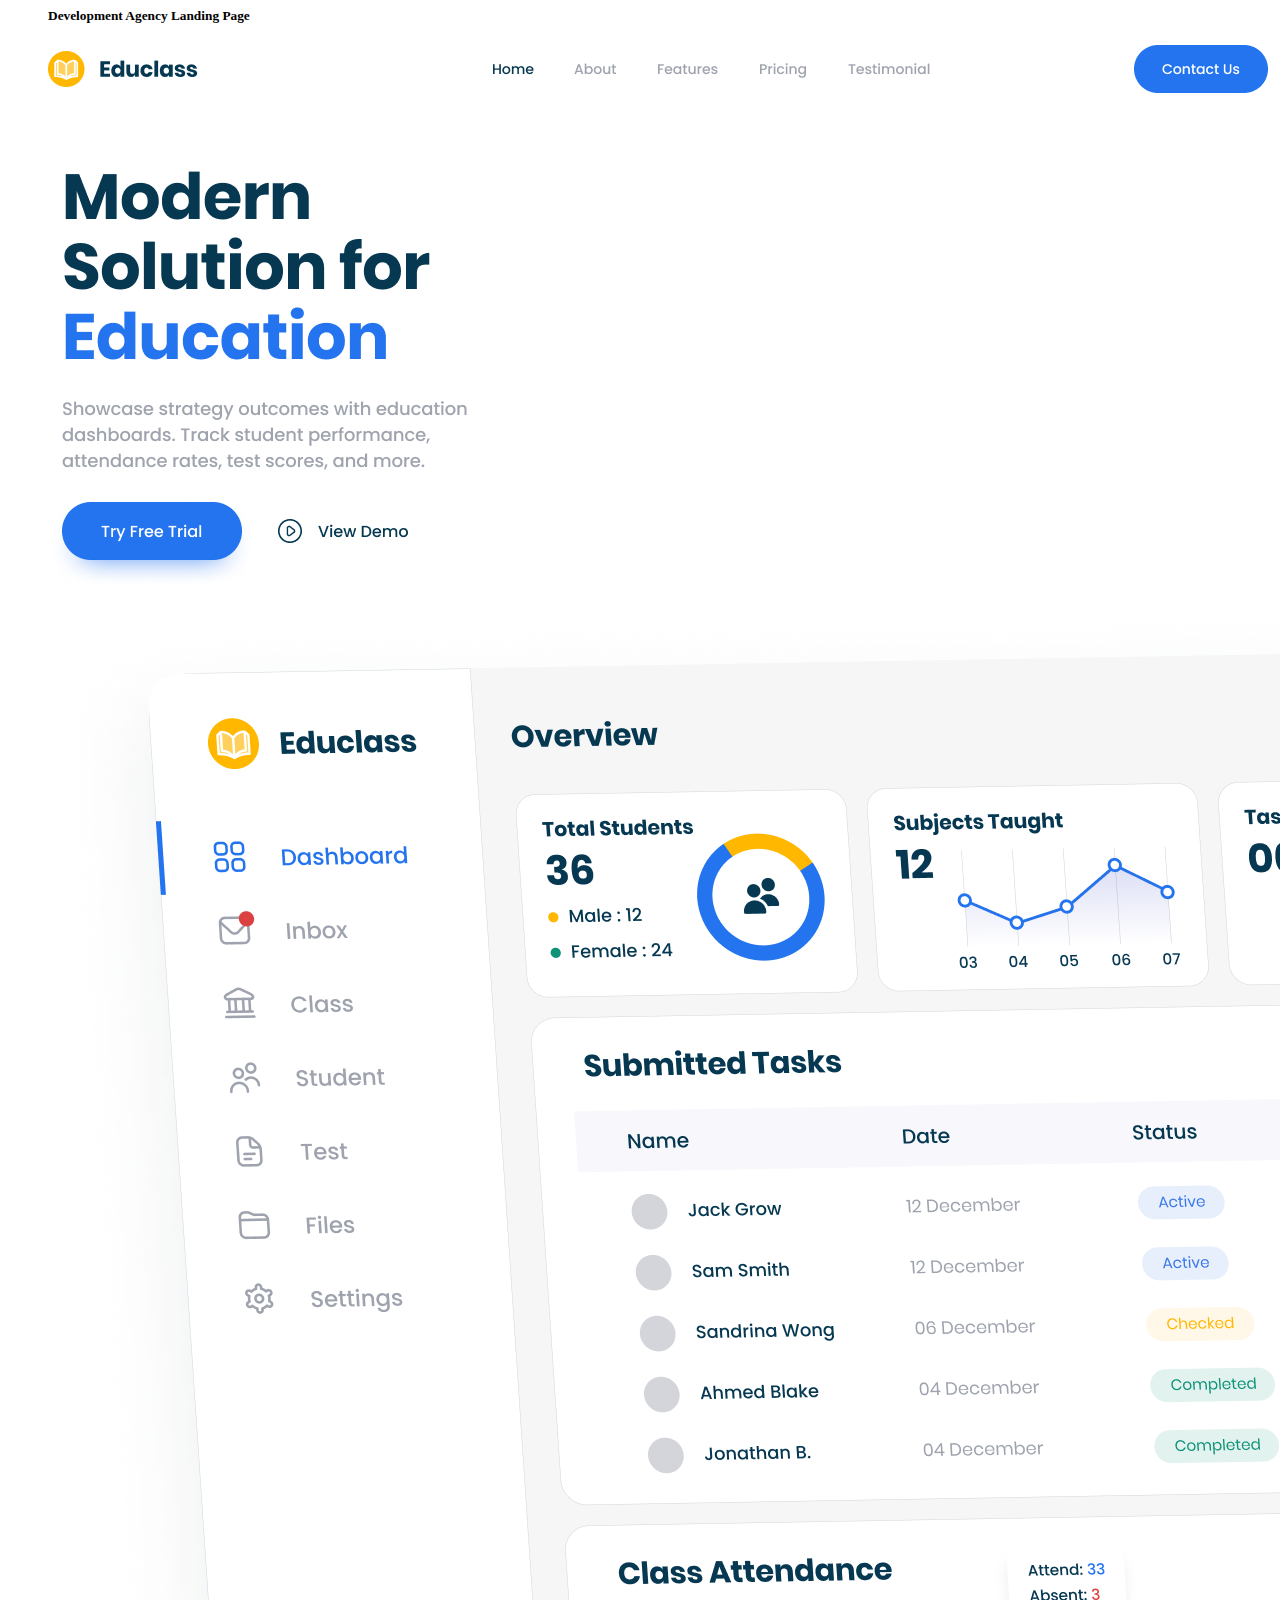
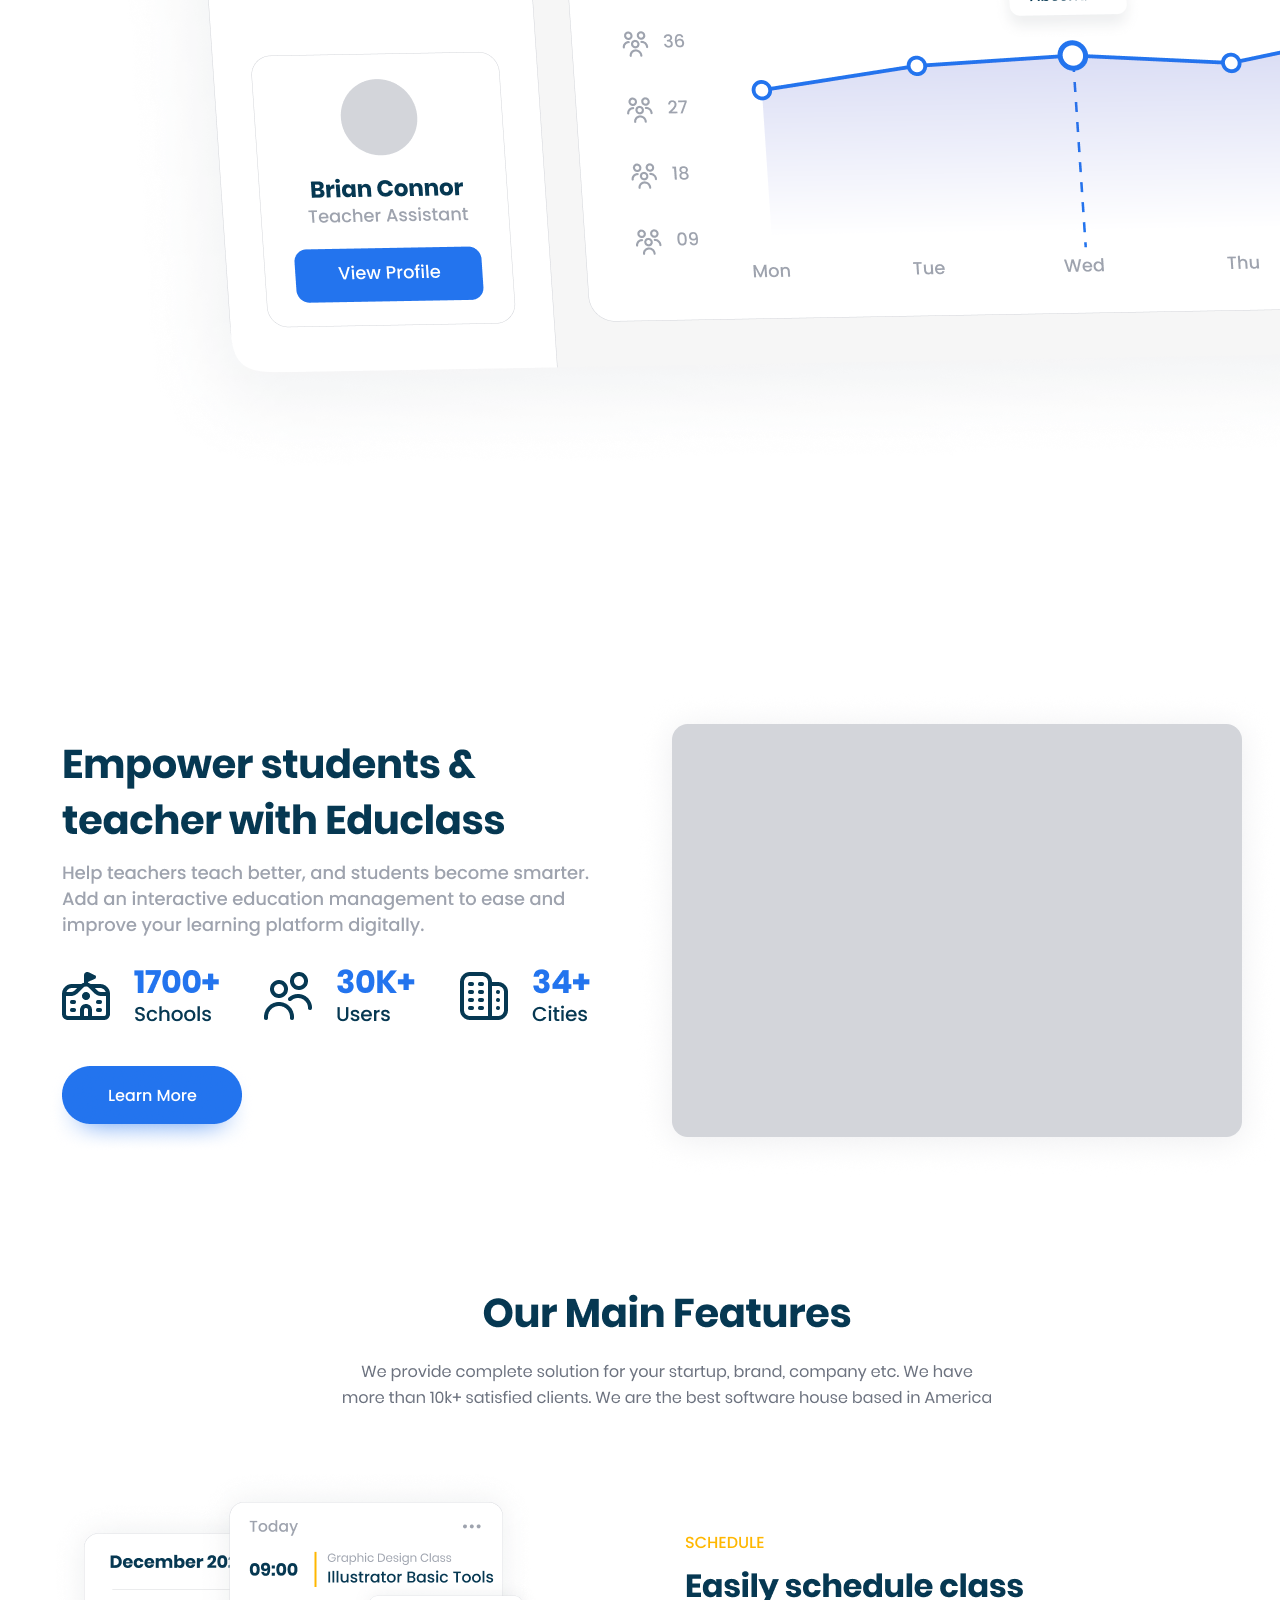
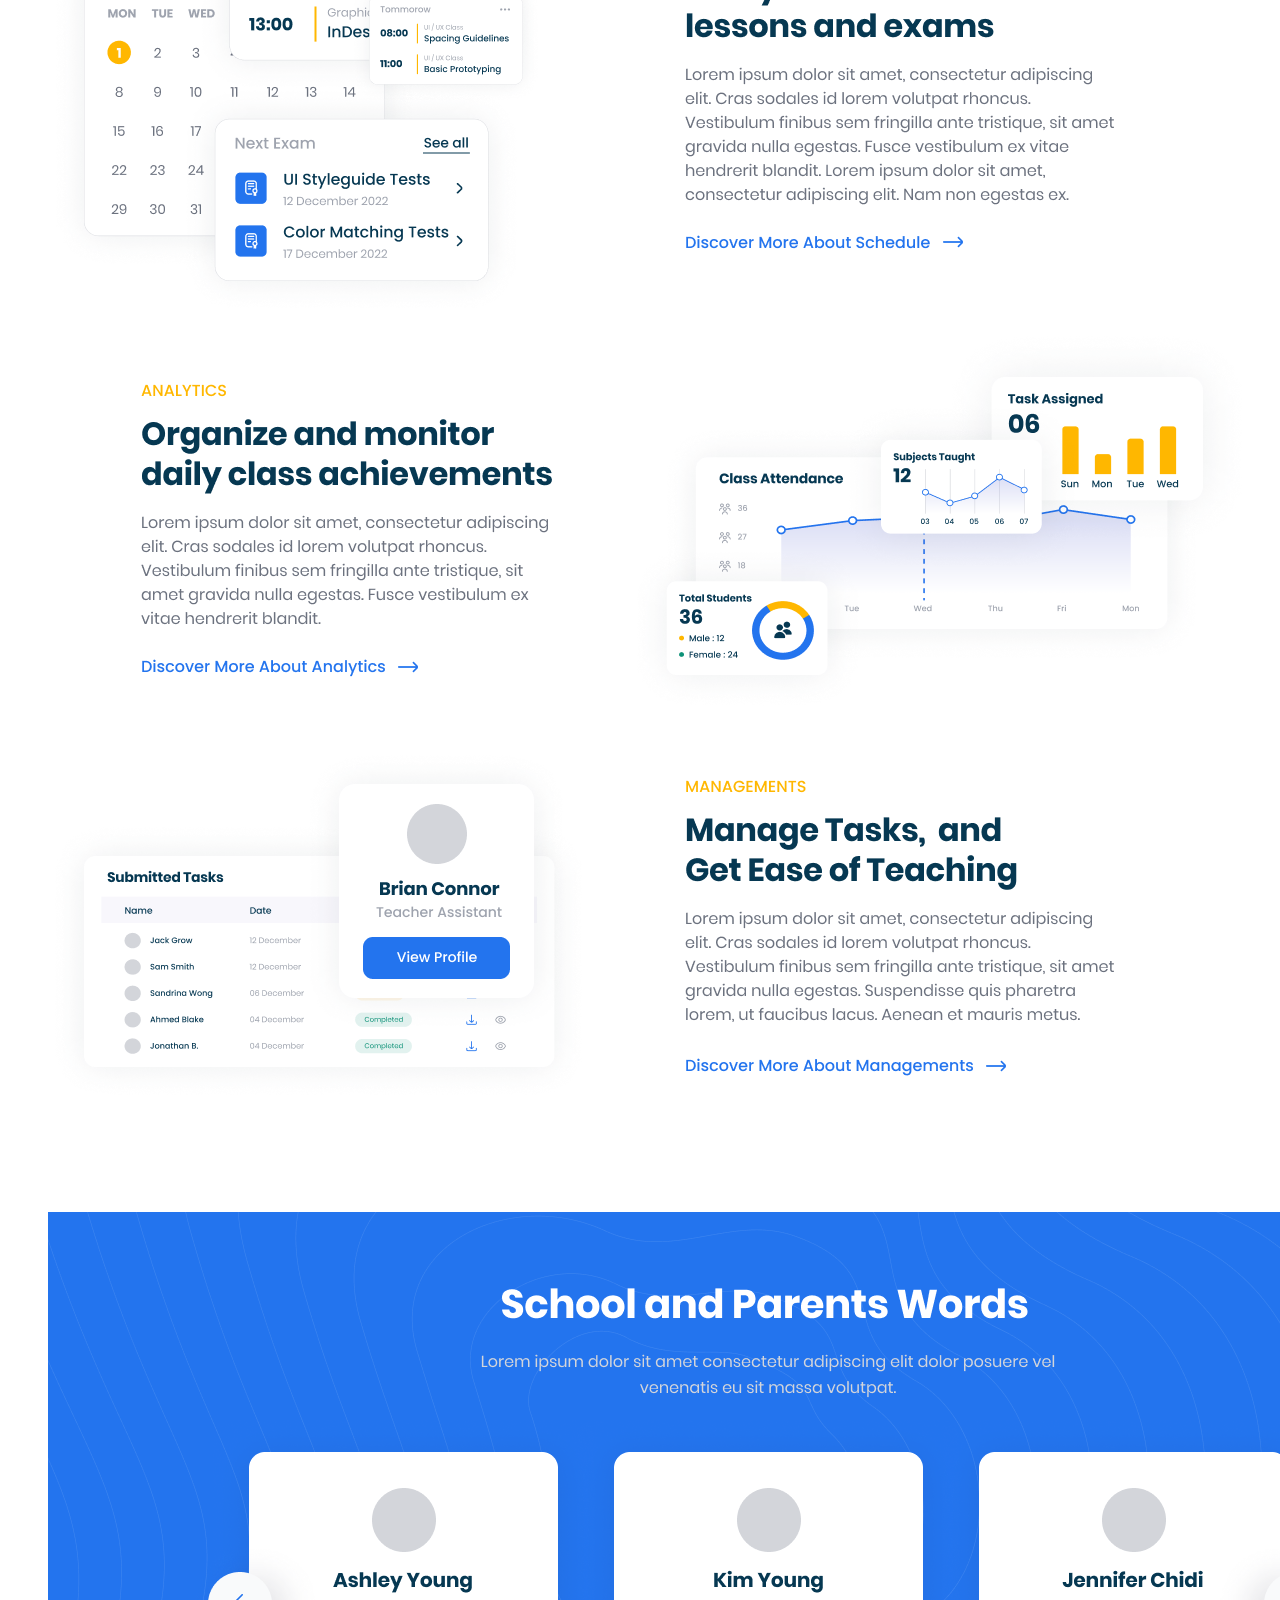
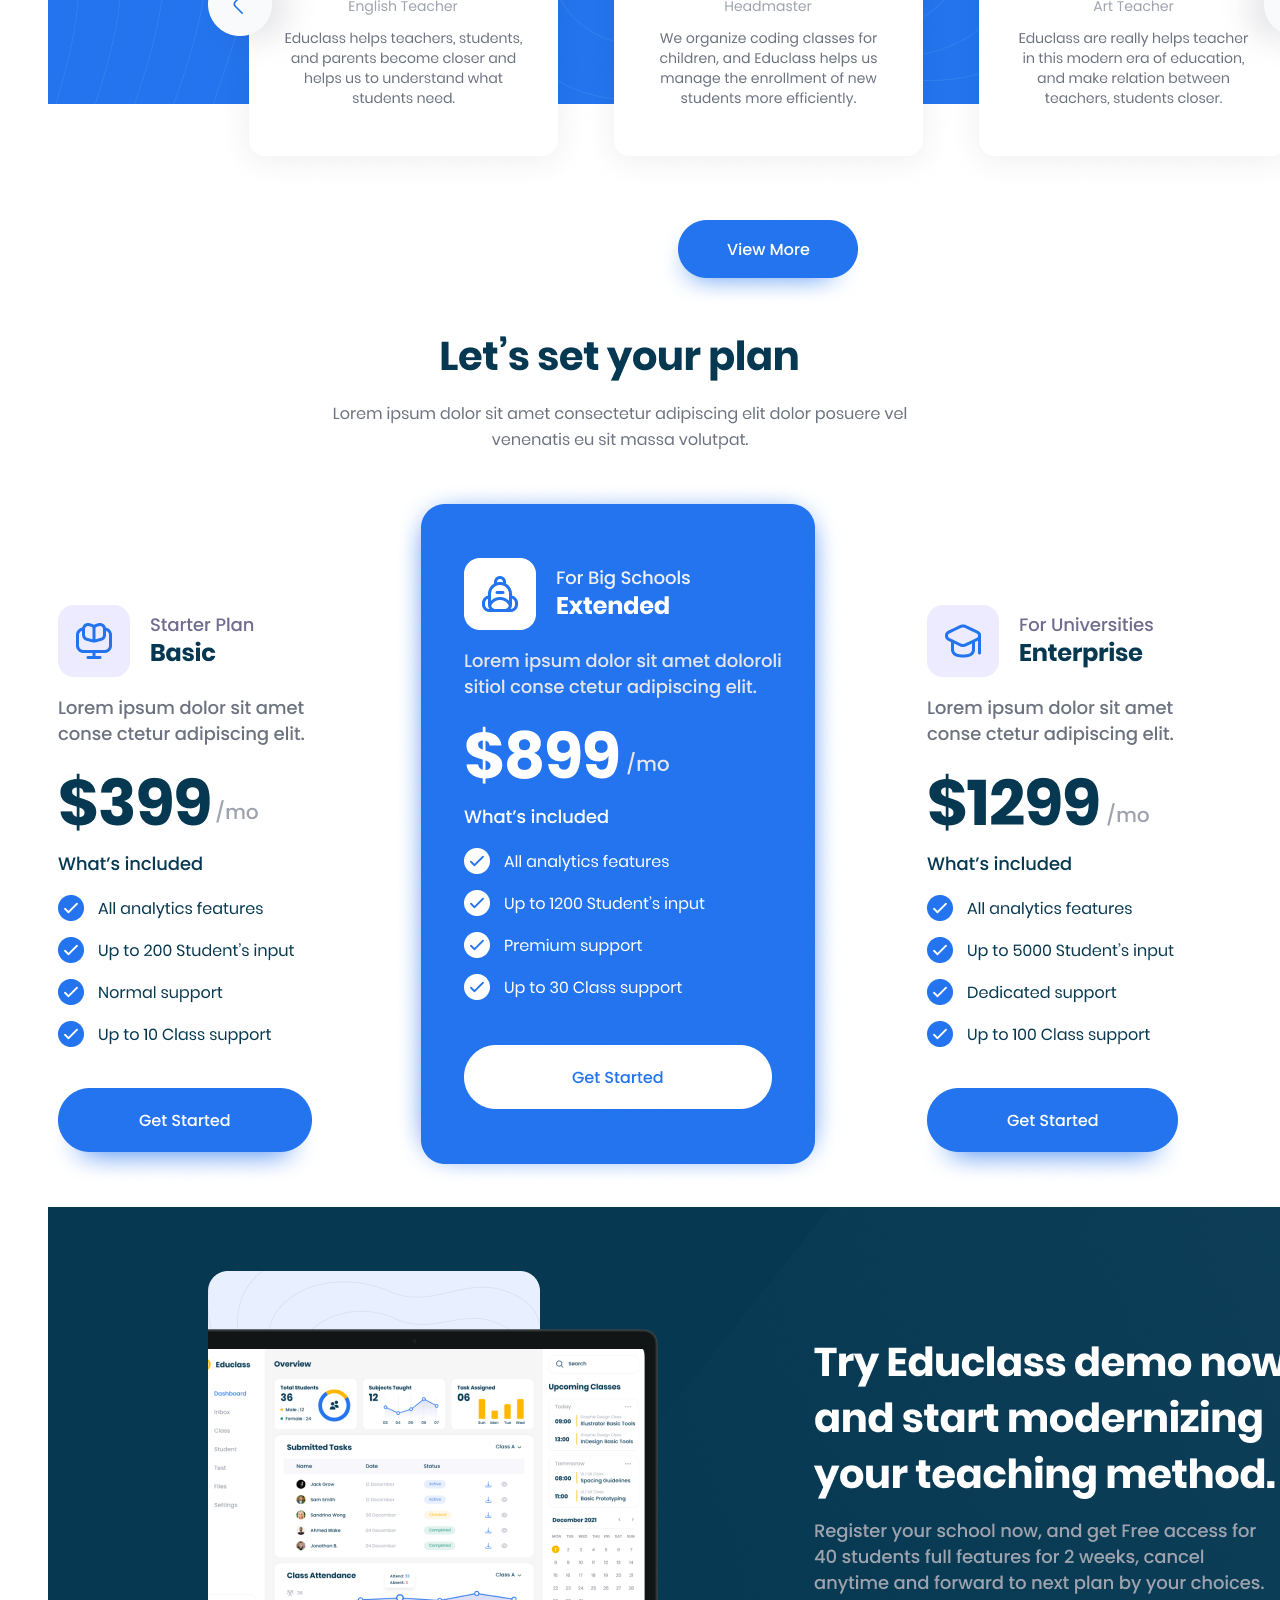
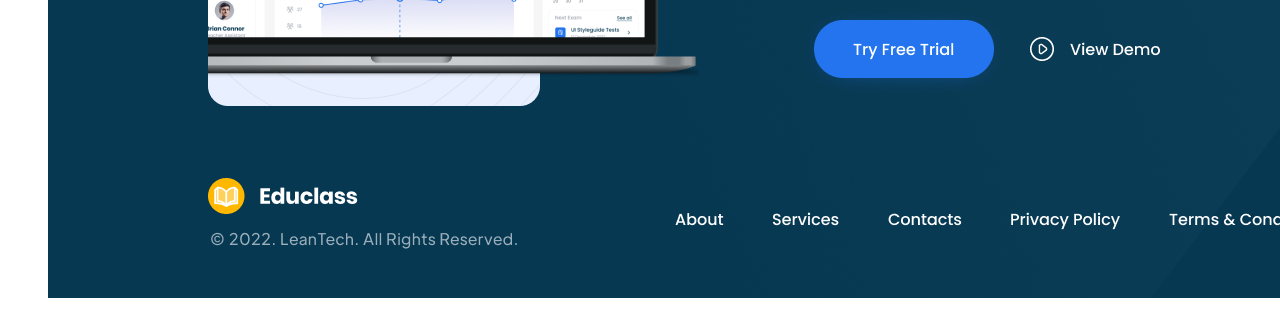
==== DevelopmentAgency.html @ 4bccb42d "<HTMLClass>" ====
<DOCTYPE>
    <html>
        <head>
            <meta name="Local-styles" content="">
            <title>Development Agency Landing Page</title>
            <link rel="stylesheet" href="HTMLClass/DevelopmentAgency.css">
            </head>
            <body>
                <div class="Main Content" >
                    <div class="Colors">
                    </div>
                    </div>
                    <ul>
                        <sub><b>Development Agency Landing Page</b></sub>
                    <h1><navBar><img src="images/Navigation Bar.png"></navBar>
                        <br />
                        <br />
                        <div class="Layout">
                                <div class="Overview">
                                    <div class="navBar">
                                        <p><img src="images/Heading.png"><img src="images/Dashboard.png"></p>
                            <br />
                            <br />
                            </div>
                            </div>
                            </div>
                        </h1>
                            <h2>
                                <br />
                                <br />
                                <p><img src="images/About Us (1).png">
                                    <br />
                                    <br />
                                    <br />
                                    <br />
                                    <br />
                                    <img src="images/Features.png">
                                </p>
                                </h2>
                                <h3>
                                <div class="Colors">
                                    <div class="Shadows">
                                        <br />
                                        <br />
                                        <br />
                                        </div>
                                        </div>
                                        <div class="nav">
                                            <div class="Testimonial" content="navigate">
                                            <p><img src="images/Testimonial.png">
                                                <br />
                                                <br />
                                                    <img src="images/Pricing.png">
                                                    <br />
                                                    <br />
                                                    <img src="images/CTA & Footer.png">
                                                </h3>
                                                </p>
                                            </div>
                                        </div>
                                    </h2>
                                </ul>
                            </body>
                            </html>
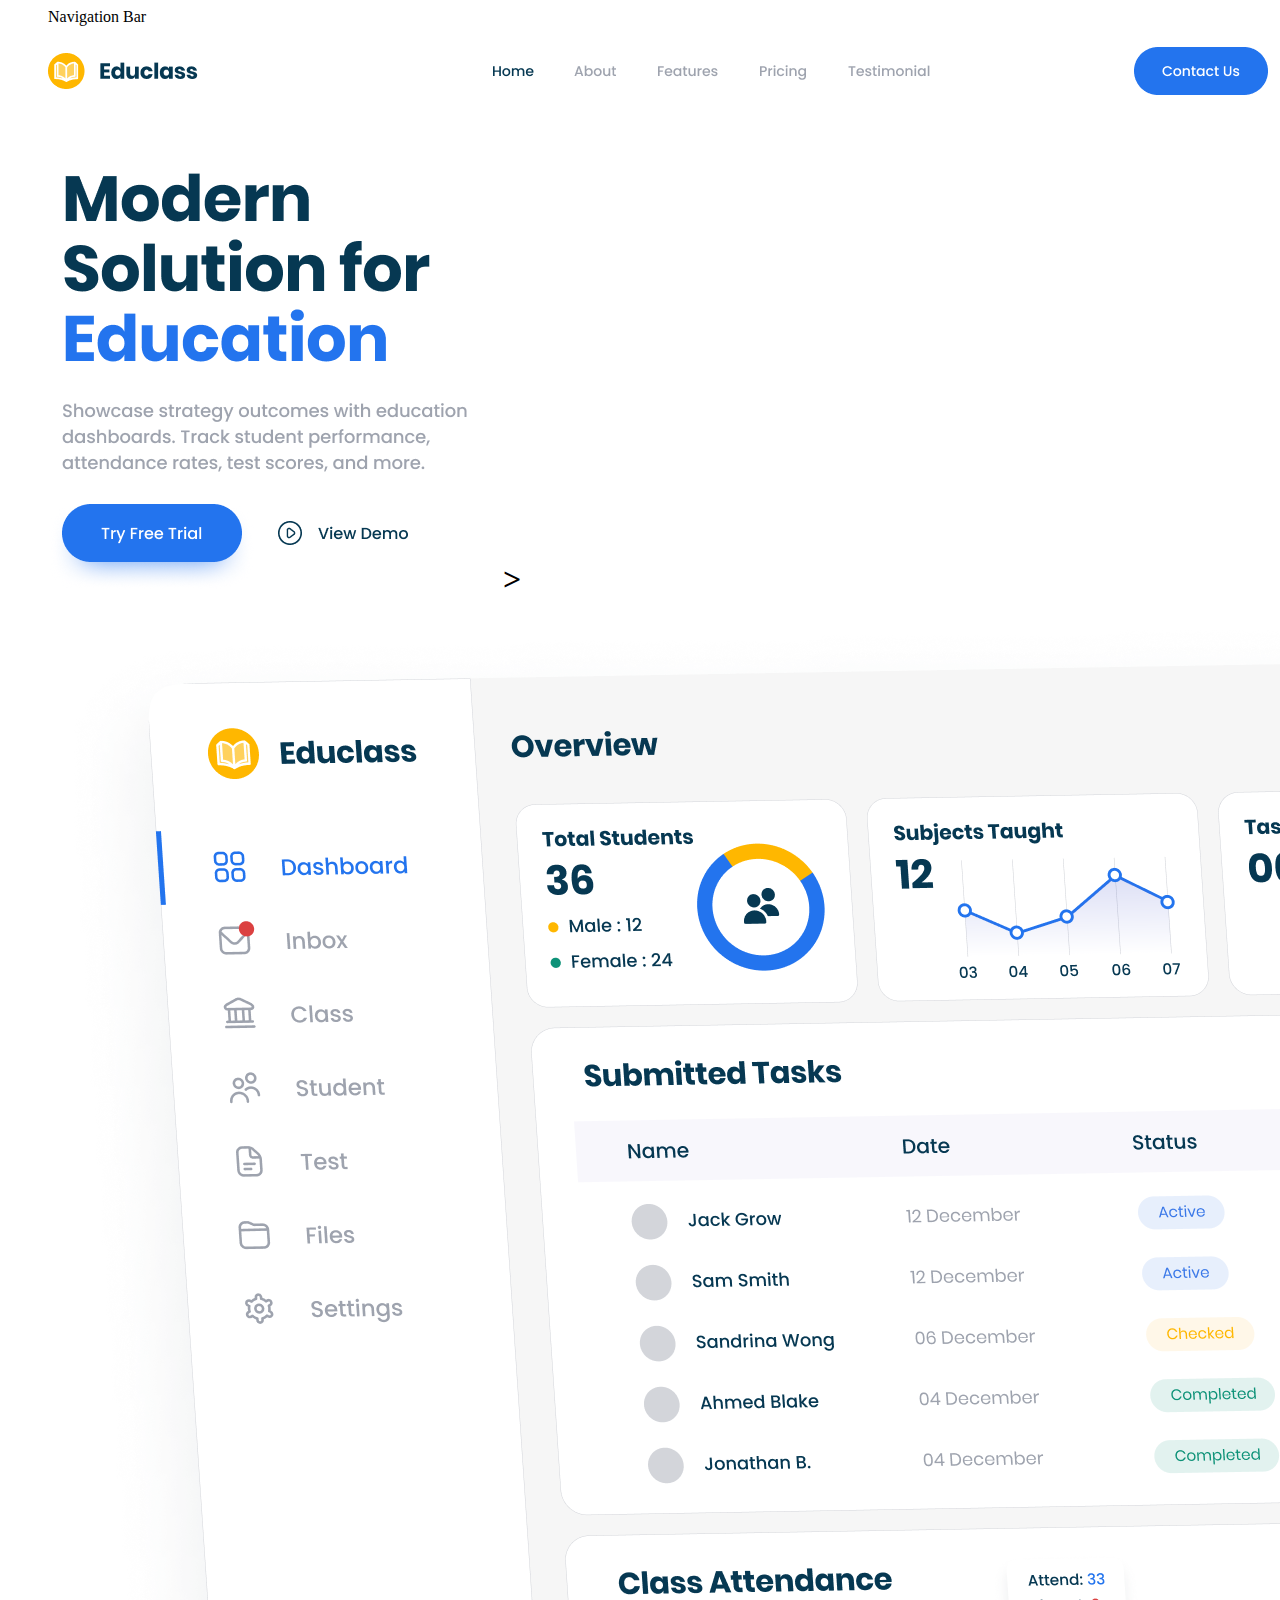
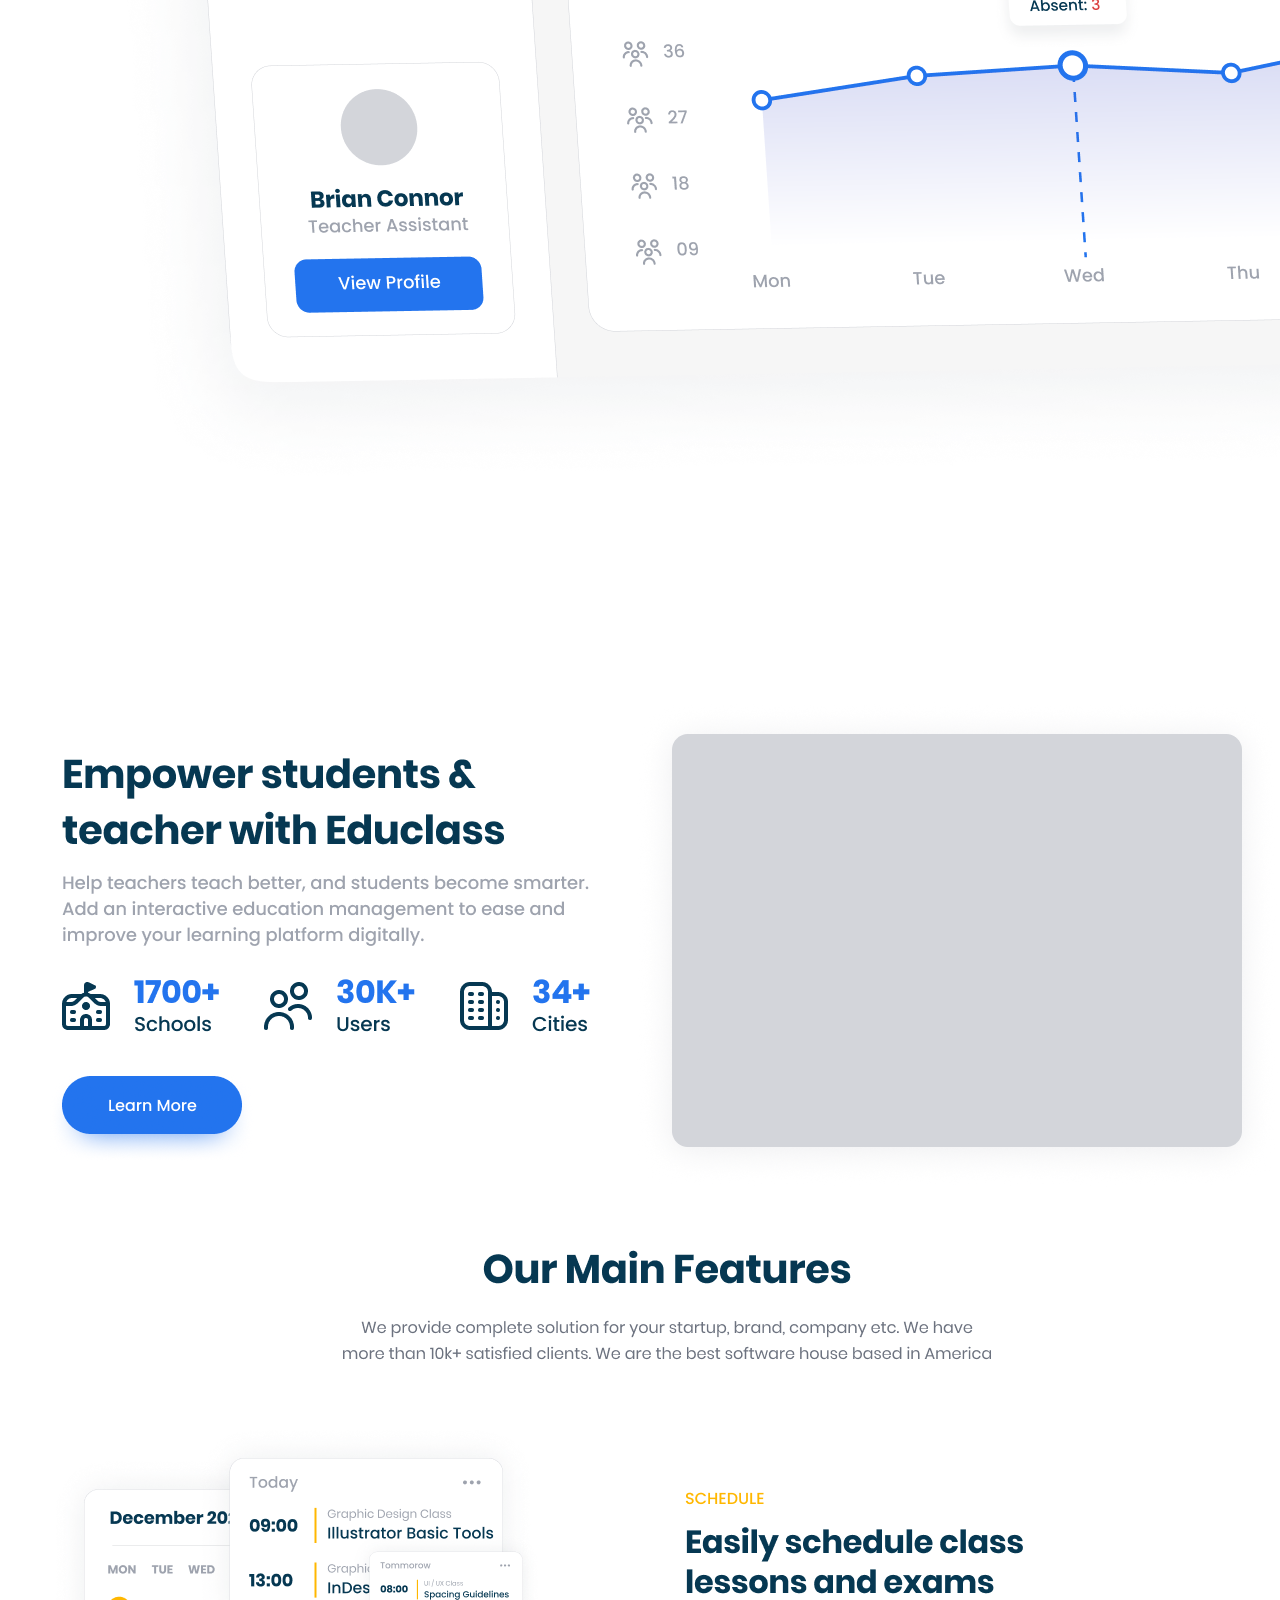
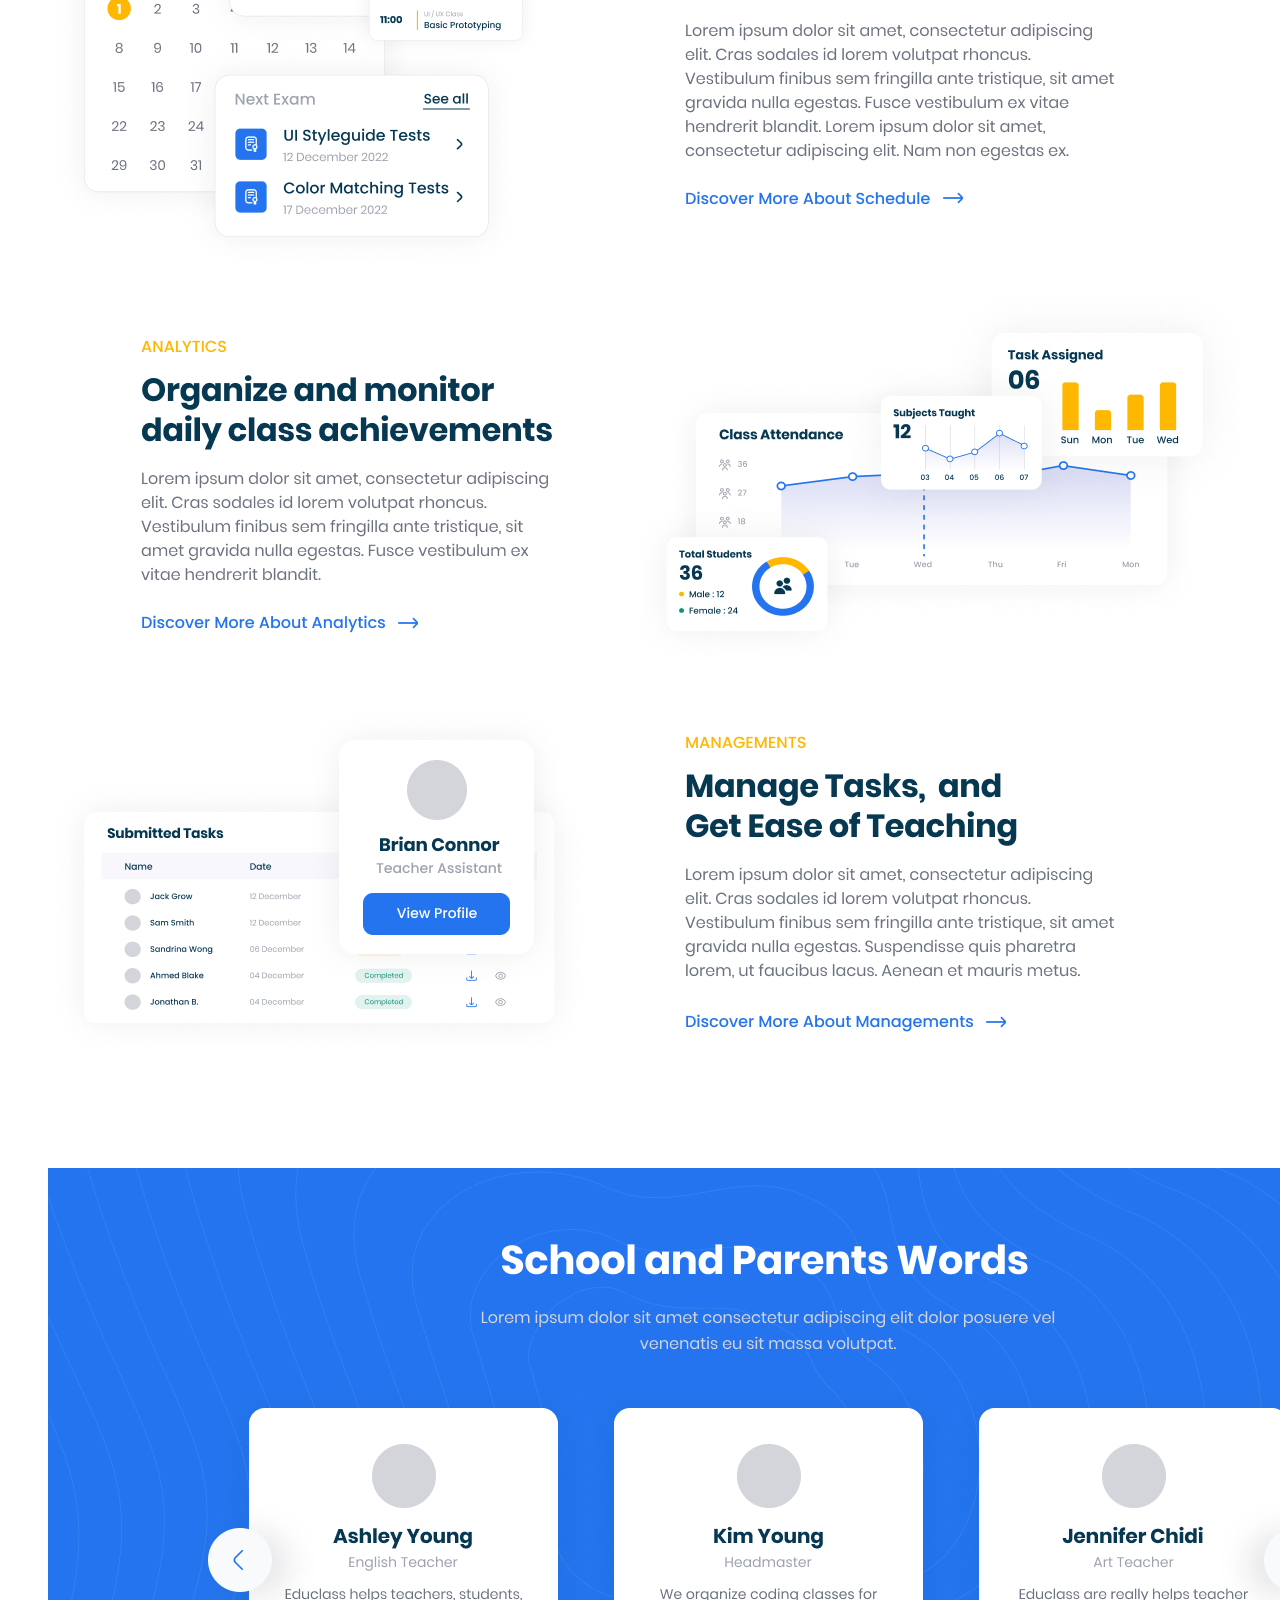
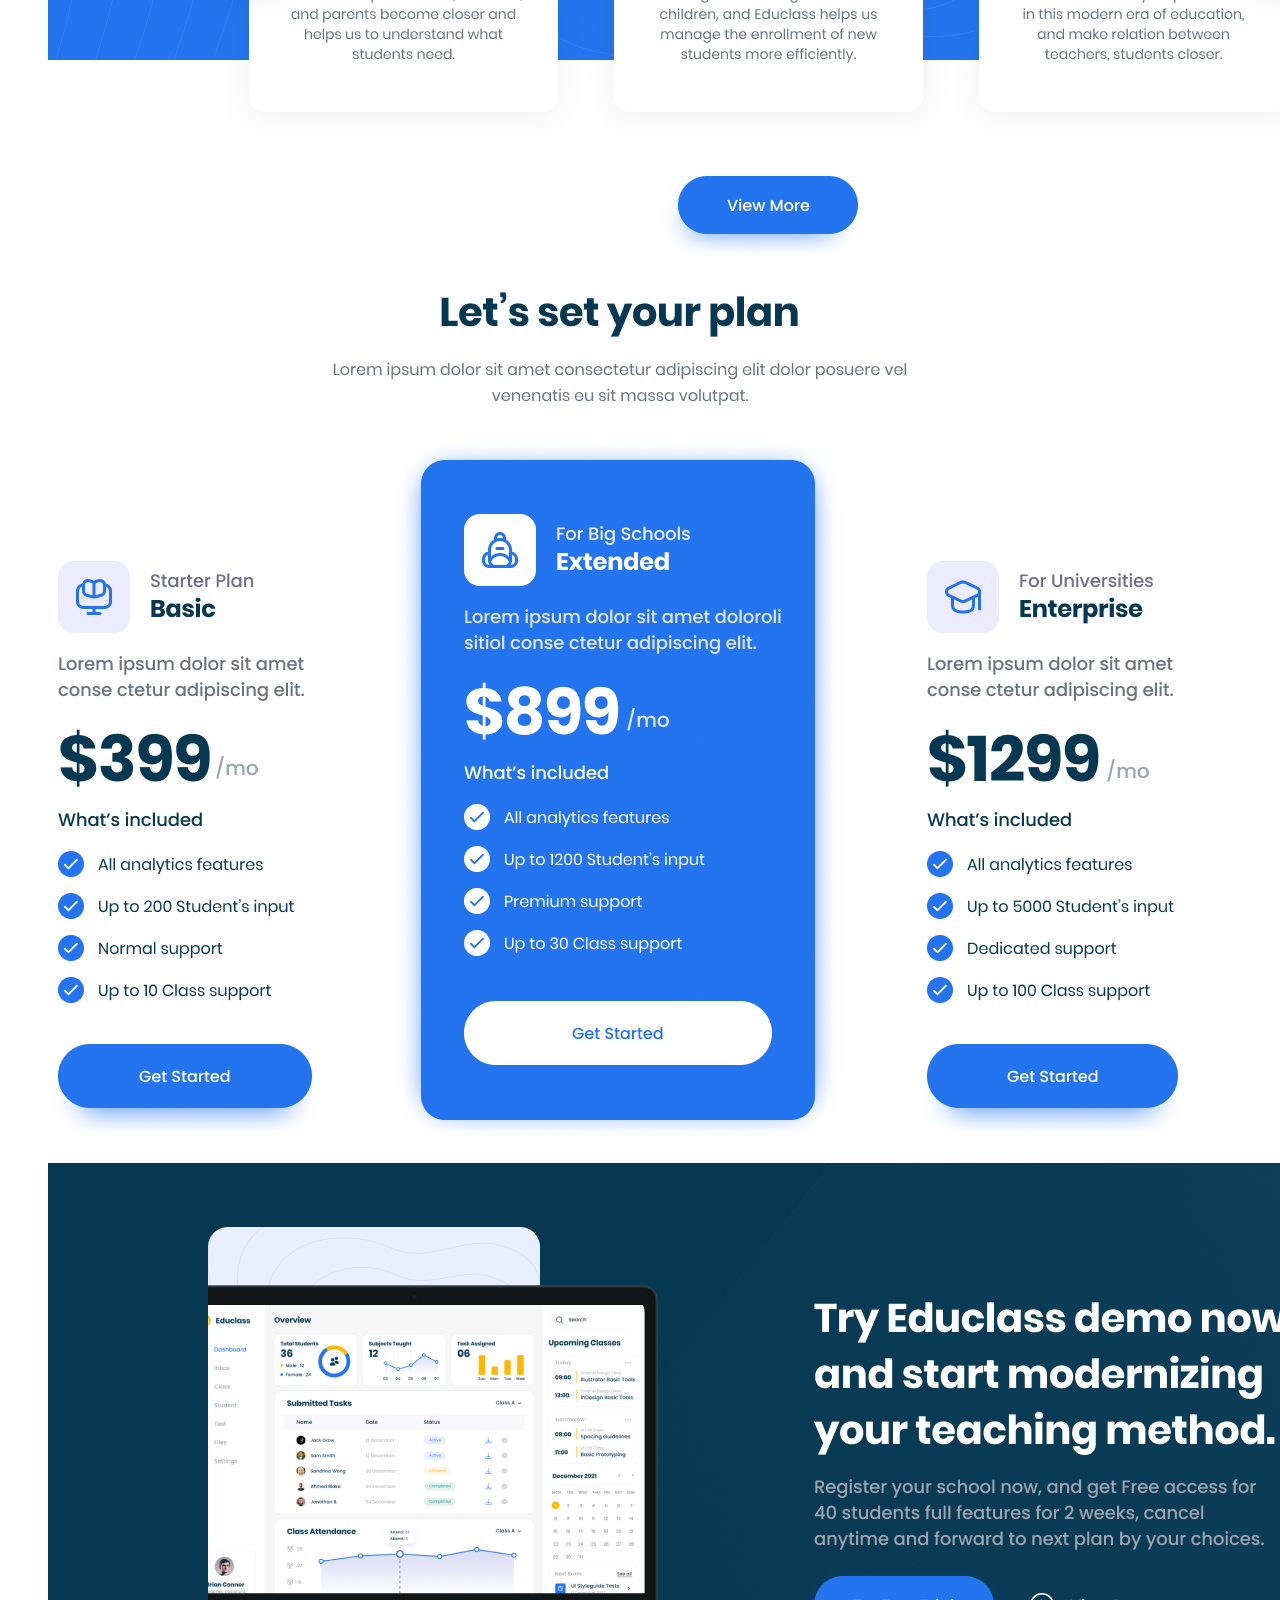
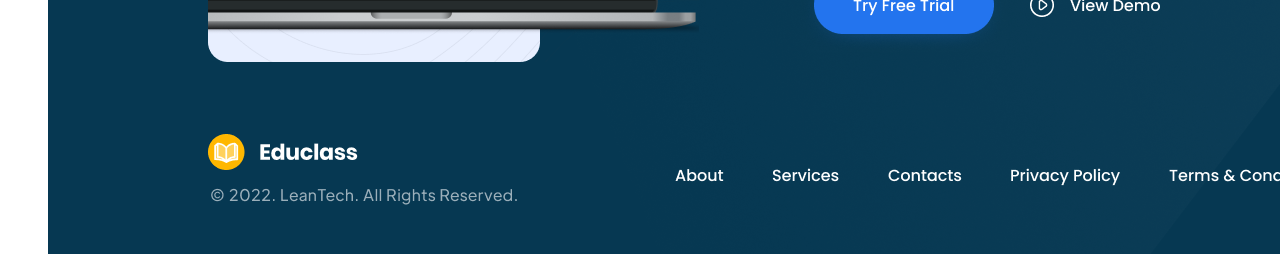
==== commit 66b3e628: "<sample>" ====
--- a/DevelopmentAgency.html
+++ b/DevelopmentAgency.html
@@ -11,14 +11,14 @@
                     </div>
                     </div>
                     <ul>
-                        <sub><b>Development Agency Landing Page</b></sub>
+                       <div class="Colors">Navigation Bar</div>
                     <h1><navBar><img src="images/Navigation Bar.png"></navBar>
                         <br />
                         <br />
                         <div class="Layout">
-                                <div class="Overview">
-                                    <div class="navBar">
-                                        <p><img src="images/Heading.png"><img src="images/Dashboard.png"></p>
+                            <div class="Overview">
+                                <div class="navBar">
+                                    <p><img src="images/Heading.png"><b display="flex center">></b><img src="images/Dashboard.png"></p>
                             <br />
                             <br />
                             </div>
@@ -32,13 +32,10 @@
                                     <br />
                                     <br />
                                     <br />
-                                    <br />
-                                    <br />
                                     <img src="images/Features.png">
                                 </p>
                                 </h2>
                                 <h3>
-                                <div class="Colors">
                                     <div class="Shadows">
                                         <br />
                                         <br />
